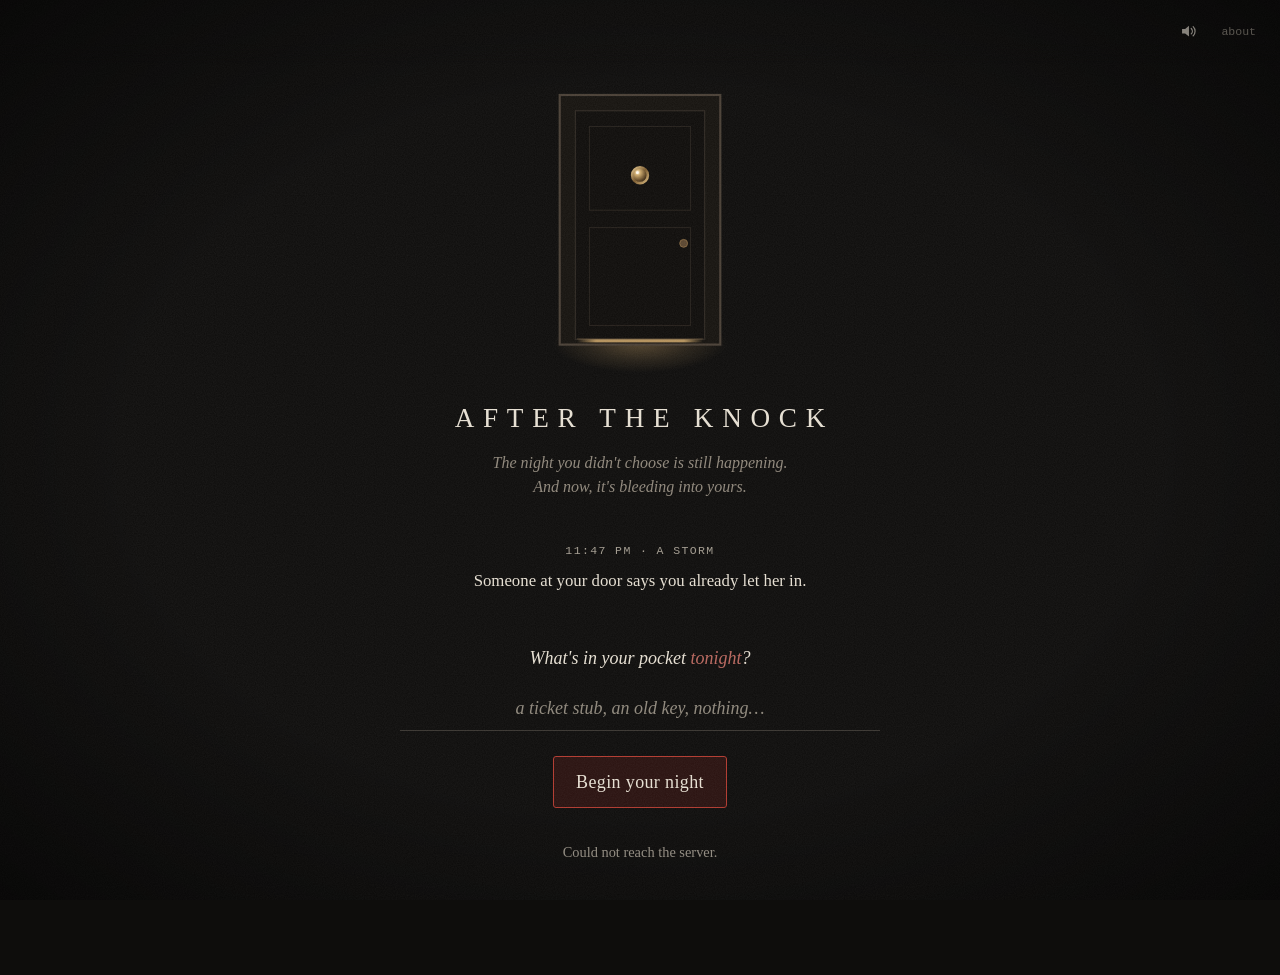
==== web/index.html @ f502ce7d "Times written into the story as a small stamp over each scene, not a bar clock; "Knock" flickers onc" ====
<!doctype html>
<html lang="en">
<head>
<meta charset="utf-8">
<meta name="viewport" content="width=device-width, initial-scale=1">
<title>After the Knock</title>
<meta name="description" content="The night you didn't choose is still happening.">
<meta property="og:title" content="After the Knock">
<meta property="og:description" content="The night you didn't choose is still happening.">
<link rel="preconnect" href="https://fonts.googleapis.com">
<!-- The handwriting font is only needed at a crossing: load it without blocking first paint. -->
<link rel="stylesheet" href="https://fonts.googleapis.com/css2?family=Caveat:wght@500&display=swap" media="print" onload="this.media='all'">
<noscript><link rel="stylesheet" href="https://fonts.googleapis.com/css2?family=Caveat:wght@500&display=swap"></noscript>
<link rel="stylesheet" href="style.css">
</head>
<body>
<header class="bar">
  <span class="mode" id="mode"></span>
  <span class="tools">
    <button class="tool sound-icon" id="sound-toggle" aria-pressed="true" aria-label="Sound" title="Sound on or off"><svg viewBox="0 0 24 24" aria-hidden="true" focusable="false"><path d="M4 9h4l5-4v14l-5-4H4z" fill="currentColor"/><path class="waves" d="M16 8.5a5 5 0 0 1 0 7M18.5 6a8.5 8.5 0 0 1 0 12" fill="none" stroke="currentColor" stroke-width="1.6" stroke-linecap="round"/><path class="slash" d="M16 9l6 6M22 9l-6 6" fill="none" stroke="currentColor" stroke-width="1.6" stroke-linecap="round"/></svg></button>
    <button class="tool" id="how" aria-expanded="false" aria-controls="drawer">about</button>
    <button class="tool" id="evidence-toggle" hidden aria-pressed="false" aria-expanded="false" aria-controls="evidence" title="Show or hide the evidence (E)">evidence</button>
  </span>
</header>

<main id="stage">
  <section id="title" class="screen">
    <svg class="door" viewBox="0 0 220 330" aria-hidden="true" focusable="false">
      <defs>
        <linearGradient id="seam" x1="0" x2="1"><stop offset="0" stop-color="#f0c27a" stop-opacity="0"/><stop offset="0.15" stop-color="#f0c27a" stop-opacity="0.85"/><stop offset="0.85" stop-color="#f0c27a" stop-opacity="0.85"/><stop offset="1" stop-color="#f0c27a" stop-opacity="0"/></linearGradient>
        <radialGradient id="spill" cx="0.5" cy="0.5" r="0.5"><stop offset="0" stop-color="#f0c27a" stop-opacity="1"/><stop offset="0.6" stop-color="#f0c27a" stop-opacity="0.35"/><stop offset="1" stop-color="#f0c27a" stop-opacity="0"/></radialGradient>
        <radialGradient id="lens" cx="0.35" cy="0.32" r="0.75"><stop offset="0" stop-color="#fff4da"/><stop offset="0.25" stop-color="#c9a66a"/><stop offset="0.7" stop-color="#5e4524"/><stop offset="1" stop-color="#1e160d"/></radialGradient>
        <radialGradient id="lens-warm" cx="0.5" cy="0.5" r="0.5"><stop offset="0" stop-color="#ffe3a8"/><stop offset="0.55" stop-color="#f0c27a"/><stop offset="1" stop-color="#b9782e"/></radialGradient>
        <linearGradient id="rim" x1="0" y1="0" x2="1" y2="1"><stop offset="0" stop-color="#e2c48c"/><stop offset="0.5" stop-color="#7a5a2e"/><stop offset="1" stop-color="#d8b67a"/></linearGradient>
      </defs>
      <!-- light from the hallway behind the door, spilling onto the floor -->
      <ellipse class="spill" cx="110" cy="292" rx="100" ry="34" fill="url(#spill)"/>
      <rect x="18" y="8" width="184" height="286" fill="#16130f" stroke="#4a4036" stroke-width="2.5"/>
      <rect x="36" y="26" width="148" height="262" fill="#0f0d0b" stroke="#2c2620" stroke-width="1.5"/>
      <rect x="52" y="44" width="116" height="96" fill="none" stroke="#2a241e"/>
      <rect x="52" y="160" width="116" height="112" fill="none" stroke="#2a241e"/>
      <line class="edge" x1="38" y1="287.5" x2="182" y2="287.5" stroke="#f0c27a" stroke-width="1"/>
      <circle class="lens" cx="110" cy="100" r="9" fill="url(#lens)" stroke="url(#rim)" stroke-width="3"/>
      <circle class="lens-warm" cx="110" cy="100" r="7.5" fill="url(#lens-warm)"/>
      <circle cx="107" cy="97" r="1.6" fill="#fffaf0"/>
      <circle cx="160" cy="178" r="4.5" fill="#5a4630" stroke="#8a6c44" stroke-width="1"/>
      <rect class="seam" x="38" y="288" width="144" height="3.5" fill="url(#seam)"/>
    </svg>
    <h1>After the <span class="knock-word">Knock</span></h1>
    <p class="tagline">The night you didn't choose is still happening.<br>And now, it's bleeding into yours.</p>
    <p class="sub hook"><span class="clock">11:47 PM · A storm</span> Someone at your door says you already let her in.</p>
    <form id="start">
      <label for="pocket">What's in your pocket <span class="tonight">tonight</span>?</label>
      <input id="pocket" name="pocket" maxlength="60" autocomplete="off" placeholder="a ticket stub, an old key, nothing…">
      <button type="submit" class="cta" id="begin">Begin your night</button>
    </form>
    <p id="play-live" class="play-live" hidden><a class="cta" href="https://knock-live.onrender.com/">Play live</a></p>
    <div id="static-note" class="static-note" hidden>
      <p><span class="tag replay">replay</span> <span id="static-why">Replay of a real recorded run — the model is not running live.</span></p>
    </div>
    <div id="replays" class="replays" hidden>
      <p class="small"><span id="replays-head">Watch a night</span> <span class="tag replay">replay</span></p>
      <ul id="replay-list"></ul>
    </div>
    <p class="small muted" id="status-line"></p>
  </section>

  <section id="scene" class="screen" hidden>
    <div id="history" class="history" aria-label="Earlier in the night"></div>
    <div id="current" class="current">
      <div id="text" class="text" aria-live="polite"></div>
      <div id="choices" class="choices"></div>
    </div>
  </section>
</main>


<section id="crossing-stage" class="crossing-stage" hidden aria-live="assertive"></section>

<div id="sound-card" class="sound-card" hidden role="status">
  <svg viewBox="0 0 48 48" aria-hidden="true" focusable="false"><path d="M10 28v-4a14 14 0 0 1 28 0v4" fill="none" stroke="currentColor" stroke-width="2"/><rect x="7" y="27" width="8" height="13" rx="3" fill="none" stroke="currentColor" stroke-width="2"/><rect x="33" y="27" width="8" height="13" rx="3" fill="none" stroke="currentColor" stroke-width="2"/></svg>
  <p id="sound-card-text">Best with headphones.</p>
  <p class="sound-card-hint" id="sound-card-hint">Listen for the knock.</p>
  <button class="cta small" id="sound-card-on" hidden>Turn sound on</button>
</div>
<aside id="drawer" class="drawer" hidden aria-label="Where this came from">
  <div class="drawer-bar"><button class="close-btn" id="drawer-close" aria-label="Close this panel">Close <span aria-hidden="true">✕</span></button></div>
  <div id="drawer-body"></div>
</aside>

<section id="map" class="map" hidden aria-label="Map of the night">
  <div class="map-head">
    <h2>The map</h2>
    <ul class="legend">
      <li><span class="key lived"></span>what you lived</li>
      <li><span class="key unlived"></span>what you didn't</li>
      <li><span class="key crossed"></span>what crossed over</li>
    </ul>
    <button class="linkish" id="map-graph-toggle" hidden>View as a graph</button>
    <button class="close-btn" id="map-close" aria-label="Close the map">Close <span aria-hidden="true">✕</span></button>
  </div>
  <div class="map-scroll">
    <svg id="map-svg" role="group" aria-label="Timelines and crossings"></svg>
    <div id="map-list" class="map-list" hidden></div>
  </div>
  <div id="map-intro" class="map-intro" hidden><p>There were other versions of tonight.</p><button class="linkish" id="map-skip">Skip</button></div>
  <div id="map-detail" class="map-detail" aria-live="off"></div>
  <p id="map-announce" class="sr-only" aria-live="polite"></p>
  <nav id="map-events" class="sr-only" aria-label="Every event in order"></nav>
</section>

<aside id="evidence" class="evidence" hidden aria-label="Evidence view">
  <div class="ev-head">
    <h2><button class="ev-title" id="evidence-title" title="Hide evidence">Evidence <span aria-hidden="true">▴</span></button></h2>
    <p class="small muted">Every model proposal, validator decision and commit in this run.</p>
    <button class="close-btn" id="evidence-close" aria-label="Close the evidence">Close <span aria-hidden="true">✕</span></button>
  </div>
  <div id="evidence-body"></div>
</aside>

<script src="causal.js"></script>
<script src="sound.js"></script>
<script src="app.js"></script>
</body>
</html>
---- web/style.css ----
:root {
  --bg: #0e0d0c;
  --bg-raised: #171513;
  --ink: #e6dfd2;
  --muted: #a39c90;
  --faint: #3a3631;
  --blood: #b23a2f;
  --blood-text: #d0574b;
  --blood-soft: rgba(178, 58, 47, 0.18);
  --shadow: #7f8d99;
  --serif: "Iowan Old Style", "Palatino Linotype", Palatino, "Book Antiqua", Georgia, serif;
  --mono: ui-monospace, "SF Mono", Menlo, Consolas, monospace;
  color-scheme: dark;
}

* { box-sizing: border-box; }
[hidden] { display: none !important; }
html, body { margin: 0; background: var(--bg); color: var(--ink); }
body {
  font-family: var(--serif);
  font-size: 1.125rem;
  line-height: 1.7;
  min-height: 100vh;
  -webkit-font-smoothing: antialiased;
}
button { font: inherit; color: inherit; background: none; border: 0; cursor: pointer; }
button:focus-visible, input:focus-visible { outline: 1px solid var(--muted); outline-offset: 3px; }

.bar {
  position: fixed; inset: 0 0 auto 0; z-index: 5;
  display: flex; justify-content: space-between; align-items: center;
  padding: 0.6rem 1rem; font-family: var(--mono); font-size: 0.72rem; letter-spacing: 0.04em;
  color: var(--muted); background: linear-gradient(var(--bg) 70%, transparent);
}
.bar .tool { padding: 0.2rem 0.5rem; color: var(--muted); }
.bar .tool[aria-pressed="true"] { color: var(--ink); }
.mode .tag, .tag {
  font-family: var(--mono); font-size: 0.68rem; letter-spacing: 0.08em; text-transform: uppercase;
  border: 1px solid var(--faint); padding: 0.05rem 0.4rem; border-radius: 2px; color: var(--muted);
}
.mode .tag.replay { color: var(--shadow); border-color: var(--shadow); }
.mode .tag.live { color: var(--ink); }

main { max-width: 36rem; margin: 0 auto; padding: 5.5rem 1rem 6rem; }
.screen[hidden] { display: none; }

h1 { font-weight: normal; font-size: 2.4rem; letter-spacing: 0.01em; margin: 3rem 0 0.25rem; }
h2 { font-weight: normal; font-size: 1.2rem; margin: 0; }
.sub { color: var(--muted); margin-top: 0; }
.tagline { font-family: var(--serif); font-style: italic; font-size: 1.15rem; color: var(--muted); margin: 0 0 1.1rem; }
.small { font-size: 0.9rem; }
.muted { color: var(--muted); }

form { margin: 3rem 0 2rem; display: grid; gap: 0.8rem; }
label { font-style: italic; }
input {
  font: inherit; color: var(--ink); background: transparent; border: 0;
  border-bottom: 1px solid var(--faint); padding: 0.4rem 0; width: 100%;
}
input::placeholder { color: #8a8378; }
.primary {
  justify-self: start; margin-top: 0.6rem; padding: 0.35rem 0;
  border-bottom: 1px solid var(--muted); letter-spacing: 0.02em;
}
.primary:hover { border-color: var(--ink); }
.primary:disabled { opacity: 0.4; cursor: default; }

.static-note { margin: 2.5rem 0 1rem; }
.static-note p { margin: 0 0 0.6rem; }
.replays ul { list-style: none; padding: 0; margin: 0.4rem 0 0; }
.replays li button {
  text-align: left; padding: 0.3rem 0; color: var(--muted); font-size: 0.95rem;
}
.replays li button:hover { color: var(--ink); }

.text p { margin: 0 0 1.2rem; opacity: 0; transform: translateY(4px); animation: in 0.9s ease forwards; }
@keyframes in { to { opacity: 1; transform: none; } }

.choices { margin-top: 2.2rem; display: grid; gap: 0.5rem; opacity: 0; animation: in 0.6s ease forwards; }
.choices button {
  text-align: left; padding: 0.3rem 0; color: var(--muted); transition: color 0.2s;
}
.choices button::before { content: "→ "; color: var(--faint); }
.choices button:hover, .choices button:focus-visible { color: var(--ink); }
.choices button:disabled { opacity: 0.3; cursor: default; }

.waiting { color: var(--muted); font-style: italic; animation: breathe 1.6s ease-in-out infinite; }
@keyframes breathe { 50% { opacity: 0.35; } }

/* The intrusion */
.kind-crossing .text p { animation-duration: 1.4s; }
.ink {
  color: var(--blood); font-style: italic; letter-spacing: 0.04em; white-space: nowrap;
  border-bottom: 1px dotted var(--blood); padding: 0 0.1rem;
  animation: bleed 2.4s ease-out both;
}
.ink:hover { background: var(--blood-soft); }
@keyframes bleed {
  0% { filter: blur(6px); opacity: 0; }
  60% { filter: blur(1px); opacity: 1; }
  100% { filter: none; }
}
.trace-hint {
  display: inline-block; margin-top: 0.4rem; font-family: var(--mono); font-size: 0.72rem;
  color: var(--blood); letter-spacing: 0.06em; opacity: 0; animation: in 1s ease 2.2s forwards;
}
body.flicker main { animation: flicker 0.9s steps(2) 1; }
@keyframes flicker { 0%, 30%, 60% { opacity: 1; } 15%, 45% { opacity: 0.2; } }

/* Drawer: trace and event detail */
.drawer {
  position: fixed; z-index: 20; top: 0; right: 0; bottom: 0; width: min(30rem, 100vw);
  background: var(--bg-raised); border-left: 1px solid var(--faint);
  padding: 2.5rem 1.25rem 2rem; overflow-y: auto; font-size: 0.95rem;
  box-shadow: -20px 0 60px rgba(0, 0, 0, 0.6);
}
.drawer[hidden], .map[hidden], .evidence[hidden] { display: none; }
.close { position: absolute; top: 0.6rem; right: 0.9rem; font-size: 1.4rem; color: var(--muted); line-height: 1; }
.close:hover { color: var(--ink); }
.drawer h3 { font-weight: normal; font-size: 1.05rem; margin: 1.4rem 0 0.4rem; }
.drawer .kicker { font-family: var(--mono); font-size: 0.7rem; letter-spacing: 0.08em; text-transform: uppercase; color: var(--muted); }
.drawer .quote { border-left: 2px solid var(--blood); padding-left: 0.8rem; margin: 0.6rem 0; }
.drawer .shadowq { border-left-color: var(--shadow); }
.facts, .attempts { list-style: none; padding: 0; margin: 0; font-family: var(--mono); font-size: 0.78rem; line-height: 1.5; }
.facts li, .attempts li { padding: 0.35rem 0; border-top: 1px solid var(--faint); overflow-wrap: anywhere; }
.ok { color: #8fb38a; }
.bad { color: var(--blood); }
.fb { color: #c7a55b; }
code, pre { font-family: var(--mono); font-size: 0.78rem; }
pre { white-space: pre-wrap; overflow-wrap: anywhere; margin: 0.3rem 0 0; color: var(--muted); }

/* Map */
.map {
  position: fixed; inset: 0; z-index: 15; background: var(--bg);
  display: grid; grid-template-rows: auto 1fr; padding: 3rem 1rem 1rem;
}
.map-head { position: relative; width: 100%; max-width: 72rem; margin: 0 auto 1rem; padding-right: 2.5rem; display: flex; flex-wrap: wrap; align-items: baseline; gap: 0.6rem 2rem; }
.map-head .close { top: -0.3rem; right: 0; }
.legend { list-style: none; display: flex; flex-wrap: wrap; gap: 0.4rem 1.4rem; margin: 0; padding: 0; font-size: 0.9rem; color: var(--muted); }
.legend .key { display: inline-block; width: 12px; height: 12px; border-radius: 50%; margin-right: 0.45rem; vertical-align: -1px; }
.legend .lived { background: var(--ink); }
.legend .unlived { border: 1.5px solid var(--shadow); }
.legend .crossed { width: 22px; height: 0; border-radius: 0; border-top: 2px dashed var(--blood); vertical-align: 3px; }
.map-scroll { overflow: auto; width: 100%; max-width: 100%; display: flex; justify-content: center; align-items: flex-start; }
#map-svg { display: block; flex: none; font-family: var(--mono); }
#map-svg .lane-label { fill: var(--muted); font-size: 13px; letter-spacing: 0.02em; font-family: var(--serif); font-style: italic; }
#map-svg .lane { stroke: var(--faint); stroke-width: 1.5; fill: none; }
#map-svg .lane.shadow { stroke-dasharray: 2 5; stroke: var(--shadow); opacity: 0.7; }
#map-svg .node { cursor: pointer; outline: none; }
#map-svg .node .hit { fill: transparent; }
#map-svg .node .dot { stroke-width: 2; transition: r 0.15s; }
#map-svg .node:hover .dot, #map-svg .node:focus .dot { r: 12; }
#map-svg .node:focus-visible .hit { stroke: var(--ink); stroke-width: 1; }
#map-svg .node.canonical .dot { fill: var(--ink); stroke: var(--ink); }
#map-svg .node.shadow .dot { fill: var(--bg); stroke: var(--shadow); }
#map-svg .node.fallback .dot { stroke-dasharray: 3 2; }
#map-svg .node.intrusion .dot, #map-svg .node.origin .dot { stroke: var(--blood); }
#map-svg .node.intrusion .dot { fill: var(--blood); }
#map-svg .eid { fill: var(--muted); font-size: 13px; }
#map-svg .thread { stroke: var(--blood); stroke-width: 2; fill: none; stroke-dasharray: 1; stroke-dashoffset: 0; }
@keyframes thread-draw { from { stroke-dashoffset: 1; } to { stroke-dashoffset: 0; } }
.map-tip {
  position: absolute; z-index: 2; max-width: 250px; padding: 0.45rem 0.6rem; font-size: 0.9rem; line-height: 1.4;
  background: var(--bg-raised); border: 1px solid var(--faint); border-radius: 3px; pointer-events: none;
}

/* Evidence */
.evidence {
  position: fixed; z-index: 25; left: 0; top: 0; bottom: 0; width: min(34rem, 100vw);
  background: #0b0a09; border-right: 1px solid var(--faint); padding: 2.5rem 1rem 2rem; overflow-y: auto;
}
.ev-head { position: relative; margin-bottom: 1rem; }
.ev-head .close { top: -0.3rem; right: 0; }
.ev { font-family: var(--mono); font-size: 0.74rem; line-height: 1.5; border-top: 1px solid var(--faint); padding: 0.5rem 0; overflow-wrap: anywhere; }
.ev .head { color: var(--muted); }

@media (max-width: 40rem) {
  body { font-size: 1.05rem; }
  main { padding-top: 6.5rem; }
  .bar { align-items: flex-start; gap: 0.5rem; }
  h1 { font-size: 2rem; margin-top: 1.5rem; }
  .drawer { top: auto; height: 78vh; width: 100vw; border-left: 0; border-top: 1px solid var(--faint); }
}
@media (prefers-reduced-motion: reduce) {
  *, *::before, *::after { animation-duration: 0.01ms !important; animation-delay: 0ms !important; }
}

/* The staged crossing */
.crossing-stage {
  position: fixed; inset: 0; z-index: 30; display: grid; place-items: center; padding: 1.5rem 1rem;
  background: rgba(8, 7, 6, 0.94); animation: in 0.8s ease both; overflow-y: auto;
}
body.staged main { filter: blur(2px) brightness(0.5); }
.stage-inner { max-width: 30rem; width: 100%; text-align: center; }
.stage-before { color: var(--muted); font-style: italic; margin: 0 0 1.4rem; }
@keyframes write { to { stroke-dashoffset: 0; } }
@keyframes ink-in { to { fill: currentColor; stroke-width: 0.4; } }
.stage-after { margin: 0 0 1rem; opacity: 0; animation: in 1s ease 3s forwards; }
.stage-color { color: var(--muted); margin: 0 0 1.4rem; opacity: 0; animation: in 1s ease 3.6s forwards; }
.stage-go { opacity: 0; animation: in 0.6s ease 3.8s forwards; justify-self: center; }
.crossing-stage.instant *, 
.play-live { margin: 2.5rem 0 1rem; }
.play-live a { color: var(--ink); text-decoration: none; display: inline-block; }
.linkish { font-family: var(--mono); font-size: 0.72rem; letter-spacing: 0.04em; color: var(--muted); text-decoration: underline; text-underline-offset: 3px; padding: 0.4rem 0.2rem; }
.linkish:hover { color: var(--ink); }
.drawer a { color: var(--ink); }

/* History of the night: earlier scenes stay, fainter; the option you didn't take is struck through */
.history .past { color: var(--muted); padding-bottom: 1.4rem; margin-bottom: 1.8rem; border-bottom: 1px solid var(--faint); }
.history .past p { margin: 0 0 1rem; animation: none; opacity: 1; transform: none; }
.history .past .ink { animation: none; }
.past-choices { list-style: none; padding: 0; margin: 1rem 0 0; font-size: 0.95rem; }
.past-choices li { padding: 0.15rem 0; }
.past-choices .taken { color: var(--ink); }
.past-choices .taken::before { content: "→ "; color: var(--muted); }
.past-choices .not-taken { color: #8a8378; text-decoration: line-through; text-decoration-thickness: 1px; }
.past-choices .not-taken { margin-left: 1.15rem; }
.current { scroll-margin-top: 5rem; min-height: 60vh; }
.current.fade-in { animation: in 0.7s ease both; }
.text.typing p { animation: none; opacity: 1; transform: none; }
.choices button { min-height: 44px; display: flex; align-items: center; gap: 0.6rem; width: 100%; }
.choices button::before { content: none; }
.choices .num {
  flex: none; font-family: var(--mono); font-size: 0.72rem; color: var(--muted); border: 1px solid var(--faint);
  border-radius: 3px; width: 1.4rem; height: 1.4rem; display: inline-grid; place-items: center;
}
.choices button:hover .num, .choices button:focus-visible .num { color: var(--ink); border-color: var(--muted); }
/* The time over a scene, in the landing's style. */
.stamp { font-family: var(--mono); font-size: 0.72rem; letter-spacing: 0.12em; color: var(--muted); margin: 0 0 0.7rem; }

/* Grain and vignette (static; no motion) */
body::after {
  content: ""; position: fixed; inset: 0; pointer-events: none; z-index: 40;
  background:
    radial-gradient(ellipse at center, transparent 55%, rgba(0, 0, 0, 0.55) 100%),
    url("data:image/svg+xml;utf8,<svg xmlns='http://www.w3.org/2000/svg' width='160' height='160'><filter id='n'><feTurbulence type='fractalNoise' baseFrequency='0.9' numOctaves='2' stitchTiles='stitch'/><feColorMatrix values='0 0 0 0 1  0 0 0 0 1  0 0 0 0 1  0 0 0 0.06 0'/></filter><rect width='100%' height='100%' filter='url(%23n)'/></svg>");
}
@media (prefers-reduced-motion: reduce) { body.flicker main { animation: none; } }

/* Accessibility: readable red text, visible focus everywhere, 44px targets */
.ink, .trace-hint, .bad { color: var(--blood-text); }
.ink { border-bottom-color: var(--blood-text); }
:focus-visible { outline: 2px solid var(--ink) !important; outline-offset: 3px; }
.bar .tool, .linkish, .replays li button, .close, .chip { min-height: 44px; min-width: 44px; }
.close { display: grid; place-items: center; }
.replays li button { display: flex; align-items: center; }

/* Header, replays only: the "recorded night" tag; what it means opens on tap */
.mode { display: flex; align-items: center; gap: 0.5rem; position: relative; }
.chip { font: inherit; color: inherit; padding: 0 0.2rem; display: inline-flex; align-items: center; }
.mode .detail { display: none; color: var(--muted); }
.mode.open .detail {
  display: block; position: absolute; top: 2.6rem; left: 0; width: min(22rem, calc(100vw - 2rem));
  background: var(--bg-raised); border: 1px solid var(--faint); padding: 0.6rem 0.7rem; line-height: 1.5; z-index: 6;
}

/* Memory-first crossing details */
.drawer .memory { font-size: 1.12rem; line-height: 1.65; font-style: normal; }
.route { list-style: none; padding: 0; margin: 1rem 0 1.2rem; }
.route li { padding: 0.45rem 0 0.45rem 1.4rem; position: relative; }
.route li::before { content: ""; position: absolute; left: 0.3rem; top: 0.95rem; width: 0.5rem; height: 0.5rem; border-radius: 50%; border: 1.5px solid var(--shadow); }
.route li + li::before { background: var(--blood); border-color: var(--blood); }
.route li + li::after { content: ""; position: absolute; left: 0.52rem; top: -0.35rem; height: 1.1rem; border-left: 1.5px dashed var(--blood); }
.route-k { display: block; font-family: var(--mono); font-size: 0.7rem; letter-spacing: 0.08em; text-transform: uppercase; color: var(--muted); }
.proof { margin-top: 1rem; border-top: 1px solid var(--faint); padding-top: 0.6rem; }
.proof summary { cursor: pointer; font-family: var(--mono); font-size: 0.8rem; color: var(--muted); padding: 0.6rem 0; min-height: 44px; display: flex; align-items: center; }
.proof summary:hover { color: var(--ink); }
.ev-summary { border: 1px solid var(--faint); padding: 0.6rem 0.9rem; margin-bottom: 1rem; font-size: 0.95rem; }
.ev-summary p { margin: 0 0 0.4rem; }
.ev-summary ol { margin: 0; padding-left: 1.2rem; }

/* Replay presentation */
.choices .recorded { color: var(--ink); }
.choices .recorded::after { content: none; }
.rec-k { display: block; font-family: var(--mono); font-size: 0.68rem; letter-spacing: 0.1em; text-transform: uppercase; color: var(--shadow); }
.not-taken-note { margin: 0.4rem 0 0 2rem; font-size: 0.9rem; color: #8a8378; }
.mode .detail a { color: var(--ink); }
.card-night { border-top: 1px solid var(--faint); }
.card-night:last-child { border-bottom: 1px solid var(--faint); }
.card-head { width: 100%; display: flex; justify-content: space-between; align-items: center; gap: 1rem; min-height: 52px; text-align: left; color: var(--ink); }
.card-head:hover .card-title { text-decoration: underline; text-underline-offset: 4px; }
.card-meta { font-family: var(--mono); font-size: 0.7rem; letter-spacing: 0.06em; color: var(--muted); text-transform: uppercase; white-space: nowrap; }
.card-body { padding: 0 0 1rem; }
.card-body p { margin: 0.2rem 0 0.8rem; color: var(--muted); }
.tech summary { cursor: pointer; font-size: 0.85rem; color: var(--muted); min-height: 44px; display: flex; align-items: center; }

/* Primary call to action */
.cta {
  justify-self: start; margin-top: 0.8rem; min-height: 48px; padding: 0.6rem 1.4rem;
  background: #2a1210; border: 1px solid var(--blood); color: var(--ink); border-radius: 3px; letter-spacing: 0.02em;
}
.cta:hover { background: #3a1612; }
.cta:disabled { opacity: 0.5; cursor: default; }
input::placeholder { color: #a39c90; }
label[for="pocket"] { color: var(--ink); }
/* One word of dried blood: quieter than the clickable ink red, still AA on the background (4.8:1). */
label[for="pocket"] .tonight { color: #b9675e; }

/* Motion: routine transitions are quick; long effects are kept for crossings and the map reveal */
.text p { animation-duration: 0.35s !important; }
.choices { animation-duration: 0.3s; }
.current.fade-in { animation-duration: 0.35s; }
.trace-hint { animation-delay: 0s; animation-duration: 0.3s; }

/* Map reveal */
.map [data-stage] { transition: opacity 0.9s ease; }
.map.revealing [data-stage]:not(.on) { opacity: 0; }
.map.revealing .thread:not(.on) { stroke-dashoffset: 1; }
.map.revealing .thread.on { animation: thread-draw 1.5s ease-in-out both; }
.map-intro {
  position: absolute; inset: 0; display: grid; place-content: center; text-align: center; gap: 1.2rem; z-index: 3;
  background: var(--bg); animation: in 1s ease both;
}
.map-intro p { font-size: clamp(1.3rem, 3vw, 1.9rem); font-style: italic; margin: 0; }
#map-svg .fork-label { fill: var(--ink); font-size: 13px; font-family: var(--serif); font-style: italic; opacity: 0.85; }
#map-svg .lane-label { font-size: 14px; }

/* Map on phones: nights as cards */
.map-list { width: 100%; max-width: 32rem; margin: 0 auto; padding-bottom: 3rem; }
.night-card { border-left: 2px solid var(--ink); padding: 0.2rem 0 0.2rem 0.9rem; margin: 0 0 1rem; }
.night-card.other { border-left: 2px dashed var(--shadow); }
.night-card h3 { font-weight: normal; font-style: italic; font-size: 1rem; margin: 0 0 0.3rem; color: var(--muted); }
.night-card ol { list-style: none; margin: 0; padding: 0; }
.ev-row { width: 100%; text-align: left; min-height: 44px; padding: 0.5rem 0; color: var(--ink); line-height: 1.4; border-bottom: 1px solid var(--faint); }
.night-card.other .ev-row { color: #c9c2b6; }
.ev-row.crossing { color: var(--blood-text); }
.xmark { display: block; font-family: var(--mono); font-size: 0.72rem; letter-spacing: 0.06em; text-transform: uppercase; margin-top: 0.2rem; }
.fork-note { font-style: italic; color: var(--muted); margin: 0.2rem 0 1rem; font-size: 0.95rem; }
.afterword button { color: var(--ink); }
.afterword .afterword-how { color: var(--muted); font-size: 0.85rem; margin-top: 0.8rem; }
#map-svg[hidden] { display: none; }

/* Landing: one closed door, light under it, a peephole that catches the light */
.door { display: block; width: 12rem; height: auto; margin: 0 0 -1.6rem; overflow: visible; }
/* Light from the hallway: a lit seam, a faint edge, a low spill on the floor. Brighter on Begin hover/focus. */
.door .seam { opacity: 0.85; transition: opacity 0.6s ease; }
.door .edge { opacity: 0.25; transition: opacity 0.6s ease; }
.door .spill { opacity: 0.3; transition: opacity 0.6s ease; }
.door.lit .seam { opacity: 1; }
.door.lit .edge { opacity: 0.45; }
.door.lit .spill { opacity: 0.4; }
/* Someone steps up to the peephole once you start typing: the lens warms (fades in 400ms, out 600ms). */
.door .lens-warm { opacity: 0; transition: opacity 0.6s ease-out; }
.door .lens { transition: filter 0.6s ease-out; }
.door.warm .lens-warm { opacity: 0.9; transition: opacity 0.4s ease-in; }
.door.warm .lens { filter: drop-shadow(0 0 5px rgba(240, 194, 122, 0.85)); transition: filter 0.4s ease-in; }
@media (max-width: 40rem) { .door { width: 8.5rem; margin-bottom: -1.1rem; } }
@media (prefers-reduced-motion: reduce) { .door .seam, .door .edge, .door .spill, .door .lens, .door .lens-warm { transition: none !important; } }
input::placeholder { color: #8f887c; font-style: italic; }
@media (max-width: 40rem) {
}

/* ---------- final polish ---------- */
.sr-only { position: absolute !important; width: 1px; height: 1px; padding: 0; margin: -1px; overflow: hidden; clip: rect(0 0 0 0); white-space: nowrap; border: 0; }
.sr-only:focus-within { position: fixed !important; width: auto; height: auto; clip: auto; inset: 1rem; z-index: 50; background: var(--bg-raised); padding: 1rem; overflow: auto; white-space: normal; }

/* Pacing: routine text fades quickly; slow effects only for crossings and the map. */
.text p { animation: in 0.25s ease both !important; opacity: 1; }
.current.fade-in { animation-duration: 0.25s; }
.choices { animation: in 0.2s ease both; }
body.instant-text .text p, body.instant-text .current.fade-in, body.instant-text .choices { animation: none !important; }
body.instant-text main { animation: none !important; }

/* Crossing stage: "Go on" appears and takes focus the moment the mark is written. */
.stage-go { opacity: 0; animation: none; pointer-events: none; }
.crossing-stage.ready .stage-go, .crossing-stage.instant .stage-go { opacity: 1; pointer-events: auto; transition: opacity 0.2s; }
.stage-after { animation-delay: 2.9s; }
.stage-color { animation-delay: 3.1s; }

/* Map anchors and threads */
#map-svg .node .hit { fill: transparent; }
#map-svg .node .dot { stroke-width: 1.5; }
#map-svg .node.anchor .dot { stroke-width: 3; }
#map-svg .node.canonical.anchor .dot { fill: var(--blood); stroke: #e98a7e; }
#map-svg .node.shadow.anchor .dot { fill: var(--bg); stroke: #e98a7e; }
#map-svg .node:hover .dot, #map-svg .node:focus .dot { r: 9; }
#map-svg .node.anchor:hover .dot, #map-svg .node.anchor:focus .dot, #map-svg .node.selected .dot { r: 11; }
#map-svg .node.selected .hit { stroke: var(--ink); stroke-width: 1.5; stroke-dasharray: 3 3; }
#map-svg .thread { stroke-width: 3.5; opacity: 0.75; }
#map-svg .thread.lit { opacity: 1; stroke: #e98a7e; filter: drop-shadow(0 0 4px rgba(233, 138, 126, 0.6)); }
#map-svg .cross-label { fill: var(--blood-text); font-family: var(--mono); font-size: 12px; letter-spacing: 0.1em; }
#map-svg .lane-label { fill: var(--ink); font-family: var(--mono); font-style: normal; font-size: 13px; letter-spacing: 0.04em; }
#map-svg .lane-label.other { fill: #b9c3cc; }
.map { grid-template-rows: auto 1fr auto; overflow-y: auto; }
.map-detail {
  max-width: 44rem; width: 100%; margin: 0.6rem auto 0; padding: 0.9rem 1.1rem; min-height: 7.5rem;
  border: 1px solid var(--faint); background: var(--bg-raised);
}
.map-detail .kicker { font-family: var(--mono); font-size: 0.72rem; letter-spacing: 0.1em; color: var(--blood-text); margin: 0 0 0.3rem; }
.map-detail .detail-title { font-size: 1.1rem; margin: 0 0 0.4rem; }
.map-detail .detail-route { color: var(--muted); font-size: 0.95rem; margin: 0 0 0.6rem; }
.map-detail .detail-route b { color: var(--ink); font-weight: normal; font-family: var(--mono); font-size: 0.72rem; letter-spacing: 0.08em; text-transform: uppercase; margin-right: 0.4rem; }
.ink-text { color: var(--blood-text); font-style: italic; }
.cta.small { min-height: 44px; padding: 0.4rem 1rem; margin-right: 1rem; }
.tool[aria-pressed="false"] { color: var(--muted); }

/* Props */
.prop-wrap { width: min(26rem, 100%); margin: 0 auto 1.4rem; transform: rotate(-1.5deg); filter: drop-shadow(0 18px 40px rgba(0, 0, 0, 0.7)); }
.prop-wrap.keytag { transform: rotate(2deg); }
.prop { display: block; width: 100%; height: auto; overflow: visible; }
.prop .printed { font-family: ui-monospace, "SF Mono", Menlo, monospace; fill: #5f5545; font-size: 13px; letter-spacing: 0.08em; }
.prop .printed.small { font-size: 11px; letter-spacing: 0.14em; }
.prop .printed.serial { fill: #a99e86; font-size: 11px; }
.prop .printed.route { font-size: 12.5px; }
.prop-wrap.keytag .printed { fill: #2a2014; font-family: "Arial Black", "Helvetica Neue", Arial, sans-serif; font-weight: 900; font-size: 24px; letter-spacing: 0.16em; }
.prop .ink-hand {
  font-family: "Caveat", "Segoe Script", "Bradley Hand", cursive; color: #6b3220;   /* old ink, gone brown */
  fill: transparent; stroke: #6b3220; stroke-width: 1.2; stroke-dasharray: 900; stroke-dashoffset: 900;
  animation: write 2.2s cubic-bezier(.5,.1,.4,1) 0.4s forwards, ink-in 0.6s ease 2.4s forwards;
}
.crossing-stage.instant .prop .ink-hand { animation: none !important; fill: currentColor; stroke-dashoffset: 0; stroke-width: 0.4; }

/* Flashback memories */
.flash-night { font-family: var(--mono); font-size: 0.75rem; letter-spacing: 0.06em; color: #b9c3cc; margin: 0.4rem 0 0.4rem; text-transform: uppercase; }
.flashback { border-left: 2px dashed var(--shadow); padding-left: 0.9rem; margin: 0 0 0.6rem; font-style: italic; color: #d9d2c5; }
.flashback p { margin: 0 0 0.45rem; line-height: 1.55; }
.flashback p:last-child { color: var(--ink); font-style: normal; }
.flash-close { margin: 0.4rem 0 0.2rem; }

.card-title { display: block; }
.card-sub { display: block; font-size: 0.88rem; color: var(--muted); margin-top: 0.15rem; }
.rec-badge { display: inline-block; font-family: var(--mono); font-size: 0.66rem; letter-spacing: 0.08em; text-transform: uppercase; color: var(--bg); background: #c9a96a; padding: 0.05rem 0.4rem; border-radius: 2px; vertical-align: 2px; margin-left: 0.4rem; }
#drawer-body:focus { outline: none !important; }    /* a reading container, focused only so screen readers start at the memory */
a.cta { display: inline-flex; align-items: center; text-decoration: none; }

/* One scroll region: the overlay. The graph is sized to fit; only an explicitly widened phone graph scrolls sideways. */
.map { overflow-y: auto; overflow-x: hidden; }
.map-scroll { overflow: visible; }
.map-scroll.wide { overflow-x: auto; justify-content: flex-start; }
#map-svg { max-width: 100%; }
.map-scroll.wide #map-svg { max-width: none; }

.prop .printed.faded { fill: #9a907c; font-size: 11px; }
.tools { position: relative; display: flex; gap: 0.2rem; }

/* The power cut: a brief darkening, nothing more. */
body.blackout main { animation: blackout 1.3s ease both; }
@keyframes blackout { 0% { opacity: 1; } 12% { opacity: 0.08; } 70% { opacity: 0.08; } 100% { opacity: 1; } }
body.instant-text.blackout main { animation: none; }
/* The header (status, sound, about, evidence) stays reachable above the crossing stage. */
.bar { z-index: 35; }
/* With animations off (Show text immediately / reduced motion), nothing may stay at its pre-fade opacity. */
body.instant-text .choices, body.instant-text .text p, body.instant-text .stage-after,
body.instant-text .stage-color, body.instant-text .trace-hint { opacity: 1 !important; transform: none !important; }
@media (prefers-reduced-motion: reduce) {
  .choices, .text p, .stage-after, .stage-color, .trace-hint { opacity: 1 !important; transform: none !important; }
}

/* Evidence: a toggle, with collapsible groups */
.ev-title { font: inherit; color: inherit; padding: 0; display: inline-flex; gap: 0.4rem; align-items: center; min-height: 44px; }
.ev-title span { font-size: 0.8rem; color: var(--muted); }
.ev-group { border-top: 1px solid var(--faint); }
.ev-group summary {
  cursor: pointer; list-style: none; display: flex; justify-content: space-between; align-items: center; gap: 1rem;
  min-height: 44px; padding: 0.4rem 0; font-size: 0.95rem;
}
.ev-group summary::-webkit-details-marker { display: none; }
.ev-group summary::before { content: "\25B8"; color: var(--muted); margin-right: 0.5rem; transition: transform 0.15s; }
.ev-group[open] summary::before { transform: rotate(90deg); }
.ev-group summary span:first-child { flex: 1; }
.ev-counts { font-family: var(--mono); font-size: 0.72rem; color: var(--muted); white-space: nowrap; }
#evidence-toggle[aria-pressed="true"] { color: var(--ink); text-decoration: underline; text-underline-offset: 3px; }
.evidence { padding-top: 3.6rem; }   /* the panel's title sits below the header bar, so it can be clicked */

#how[aria-expanded="true"] { color: var(--ink); }
@media (max-width: 40rem) {
  body.drawer-from-story main { padding-bottom: 85vh; }   /* room to scroll an in-story opener above the sheet */
}

/* Engraved (metal) and scratched (small solids) marks: thin light strokes that draw in, no ink. */
.prop .engrave, .prop .scratch {
  font-family: "Caveat", "Segoe Script", "Bradley Hand", cursive; fill: transparent;
  stroke-dasharray: 900; stroke-dashoffset: 900;
  animation: write 2.2s cubic-bezier(.5,.1,.4,1) 0.4s forwards;
}
.prop .engrave { stroke: #241906; stroke-width: 1.6; paint-order: stroke; }
.crossing-stage .prop .engrave { animation: write 2.2s cubic-bezier(.5,.1,.4,1) 0.4s forwards, cut-in 0.6s ease 2.4s forwards; }
.crossing-stage.instant .prop .engrave { fill: rgba(36, 25, 6, 0.55); }
@keyframes cut-in { to { fill: rgba(36, 25, 6, 0.55); } }
.prop .scratch { stroke: #e2d8c3; stroke-width: 1.1; opacity: 0.7; }   /* worn, not fresh */
/* The raised lip beside a hand-scratched groove: a faint highlight, offset up and left. */
.prop .etch-lip { stroke: rgba(255, 244, 214, 0.55) !important; fill: transparent !important; stroke-width: 0.7 !important; }
.prop .etch-lip.scratch { stroke: rgba(0, 0, 0, 0.45) !important; }
.prop .scratch.chalk { stroke: #e8e0cf; stroke-width: 1.4; }
.prop .printed.own { fill: #8f887c; font-size: 11px; letter-spacing: 0.14em; }
.crossing-stage.instant .prop .engrave, .crossing-stage.instant .prop .scratch { animation: none !important; stroke-dashoffset: 0; }


.choices .map-open { width: auto; justify-self: start; margin-bottom: 0.4rem; }
.choices button.map-open { width: auto; padding: 0.6rem 1.4rem; color: var(--ink); display: inline-flex; justify-content: center; }
.choices button.map-open:hover, .choices button.map-open:focus-visible { color: var(--ink); background: #3a1612; }

/* A close button you can't miss: labelled, bordered, pinned to the top of its panel. */
.close-btn {
  position: sticky; top: 0; z-index: 3; float: right; display: inline-flex; align-items: center; gap: 0.45rem;
  min-height: 40px; padding: 0.35rem 0.85rem; margin: -1.6rem 0 0.6rem 0.8rem;
  font-family: var(--mono); font-size: 0.8rem; letter-spacing: 0.06em; color: var(--ink);
  background: var(--bg-raised); border: 1px solid #6b6358; border-radius: 999px; cursor: pointer;
  box-shadow: 0 4px 14px rgba(0, 0, 0, 0.5);
}
.close-btn span { font-size: 0.9rem; line-height: 1; }
.close-btn:hover, .close-btn:focus-visible { border-color: var(--ink); background: #24201c; }
.map-head .close-btn { position: absolute; top: -0.4rem; right: 0; float: none; margin: 0; }
.ev-head .close-btn { position: absolute; top: -0.4rem; right: 0; float: none; margin: 0; }
.drawer { padding-top: 2.6rem; }
@media (min-width: 40.01rem) {
  .drawer { top: 3.4rem; padding-top: 2.2rem; border-top: 1px solid var(--faint); }   /* below the header, so Close stays reachable */
}

/* The drawer's Close sits in a pinned bar with its own background; content scrolls under it. */
.drawer { padding-top: 0 !important; }
.drawer-bar {
  position: sticky; top: 0; z-index: 3; display: flex; justify-content: flex-end;
  margin: 0 -1.25rem 0.6rem; padding: 0.7rem 1.25rem 0.6rem; background: var(--bg-raised);
  border-bottom: 1px solid var(--faint);
}
.drawer-bar .close-btn { position: static; float: none; margin: 0; box-shadow: none; }
.ev-head { position: sticky; top: -2.5rem; z-index: 3; background: #0b0a09; padding: 0.4rem 0 0.6rem; }
.evidence { top: 3.4rem; padding-top: 0 !important; border-top: 1px solid var(--faint); }
.ev-head { top: 0; padding-top: 0.9rem; }

/* Landing as a title card: the door, the name in spaced capitals and the tagline form one centred
   mark; the hook below it is the first scene (the time, then the line); then the question. */
#title { text-align: center; }
#title .door { margin: 0 auto -1.2rem; }
#title h1 { text-transform: uppercase; letter-spacing: 0.32em; padding-left: 0.32em; font-size: 1.7rem; margin: 2.4rem 0 0.6rem; }
#title .tagline { font-size: 1rem; line-height: 1.5; color: #8f877b; margin: 0 auto 2.6rem; }
#title .hook { color: var(--ink); font-size: 1.05rem; max-width: 30rem; margin: 0 auto 0.6rem; }
#title .hook .clock { display: block; font-family: var(--mono); font-size: 0.72rem; letter-spacing: 0.12em; text-transform: uppercase; color: var(--muted); margin-bottom: 0.4rem; }
#title form { max-width: 30rem; margin-left: auto; margin-right: auto; }
#title label { display: block; }
#title input { text-align: center; }
#title form .cta { justify-self: center; }
#title .replays { max-width: 34rem; margin-left: auto; margin-right: auto; }
#title .card-head { justify-content: center; text-align: center; }
#title .tech summary { justify-content: center; }
#title .card-body .watch { display: block; margin-left: auto; margin-right: auto; }
@media (max-width: 40rem) {
  #title h1 { font-size: 1.2rem; letter-spacing: 0.22em; padding-left: 0.22em; margin-top: 1.6rem; }
  #title .tagline { font-size: 0.95rem; margin-bottom: 2rem; }
}

/* The sound card after Begin: dark, quiet, gone in two seconds. */
.sound-card {
  position: fixed; inset: 0; z-index: 60; display: flex; flex-direction: column; align-items: center; justify-content: center;
  gap: 0.9rem; background: var(--bg); color: var(--muted); animation: card-in 0.5s ease both;
}
.sound-card[hidden] { display: none; }
.sound-card svg { width: 2.6rem; height: 2.6rem; opacity: 0.8; }
.sound-card p { margin: 0; font-style: italic; letter-spacing: 0.02em; }
.sound-card.out { opacity: 0; transition: opacity 0.35s ease; }
@keyframes card-in { from { opacity: 0; } to { opacity: 1; } }
.sound-card .sound-card-hint { font-size: 0.85rem; color: #8f877b; margin-top: -0.4rem; }
.sound-card .cta { margin-top: 0.4rem; }
/* The sound switch, always visible in the bar: a speaker with waves when on, crossed out when off. */
.sound-icon { display: inline-flex; align-items: center; justify-content: center; }
.sound-icon svg { width: 1.15rem; height: 1.15rem; }
.sound-icon .slash { display: none; }
.sound-icon[aria-pressed="false"] .waves { display: none; }
.sound-icon[aria-pressed="false"] .slash { display: inline; }

/* "Knock" flickers once as the landing appears: ivory to dried-blood red and back, under half a
   second, never repeated. Colour only: no movement, no glow. Off for reduced motion. */
#title .knock-word { animation: knock-flicker 0.42s ease-out 0.9s 1 both; }
@keyframes knock-flicker {
  0% { color: var(--ink); }
  14% { color: #b9675e; }
  32% { color: #b9675e; }
  100% { color: var(--ink); }
}
@media (prefers-reduced-motion: reduce) { #title .knock-word { animation: none; } }
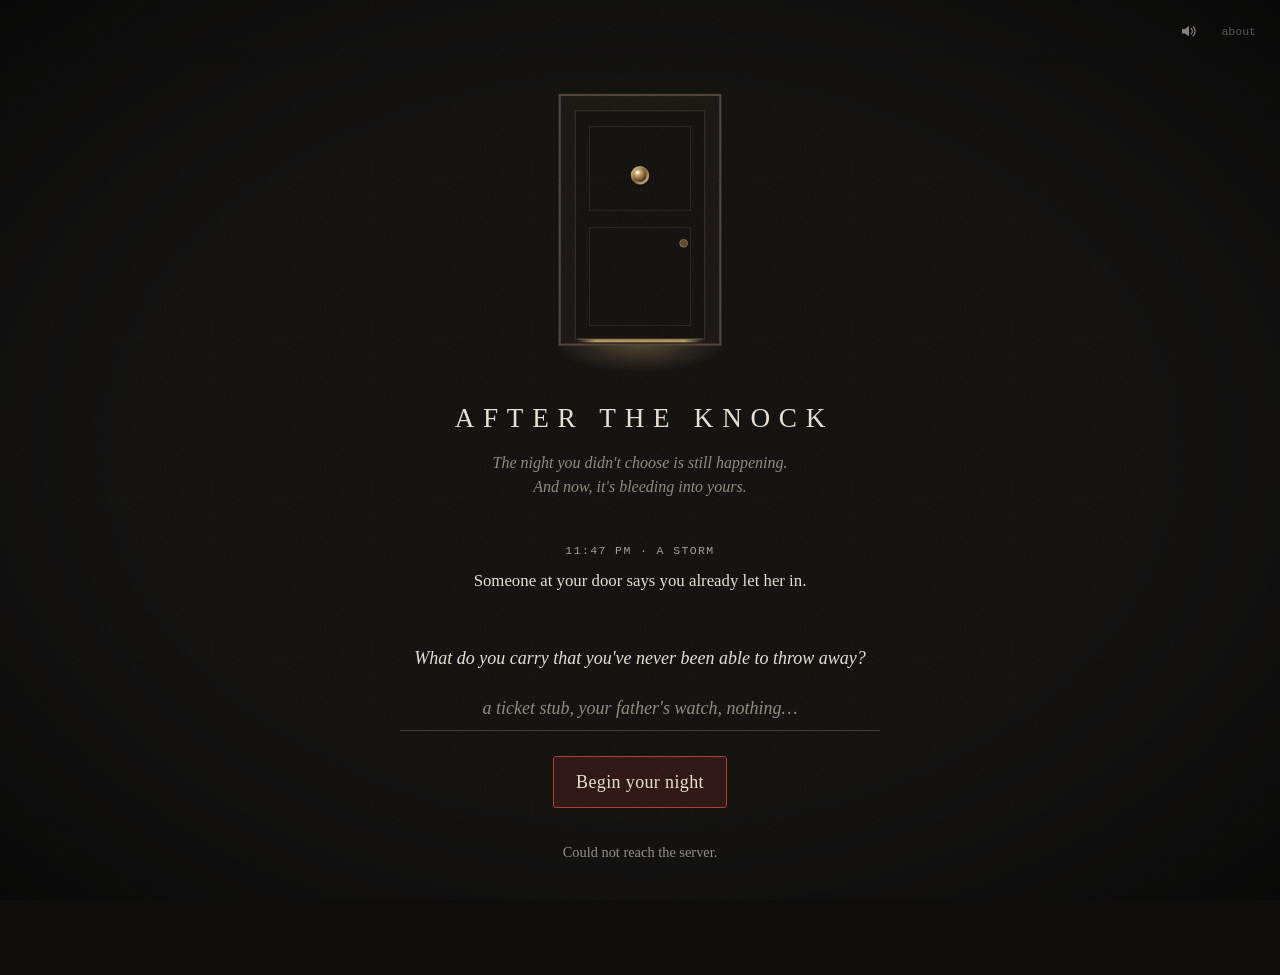
==== commit 7070f76d: "Story rewrite, "The other you": the March wound, moral forks, and the other you at the door - Landin" ====
--- a/web/index.html
+++ b/web/index.html
@@ -19,7 +19,6 @@
   <span class="tools">
     <button class="tool sound-icon" id="sound-toggle" aria-pressed="true" aria-label="Sound" title="Sound on or off"><svg viewBox="0 0 24 24" aria-hidden="true" focusable="false"><path d="M4 9h4l5-4v14l-5-4H4z" fill="currentColor"/><path class="waves" d="M16 8.5a5 5 0 0 1 0 7M18.5 6a8.5 8.5 0 0 1 0 12" fill="none" stroke="currentColor" stroke-width="1.6" stroke-linecap="round"/><path class="slash" d="M16 9l6 6M22 9l-6 6" fill="none" stroke="currentColor" stroke-width="1.6" stroke-linecap="round"/></svg></button>
     <button class="tool" id="how" aria-expanded="false" aria-controls="drawer">about</button>
-    <button class="tool" id="evidence-toggle" hidden aria-pressed="false" aria-expanded="false" aria-controls="evidence" title="Show or hide the evidence (E)">evidence</button>
   </span>
 </header>
 
@@ -50,16 +49,18 @@
     <p class="tagline">The night you didn't choose is still happening.<br>And now, it's bleeding into yours.</p>
     <p class="sub hook"><span class="clock">11:47 PM · A storm</span> Someone at your door says you already let her in.</p>
     <form id="start">
-      <label for="pocket">What's in your pocket <span class="tonight">tonight</span>?</label>
-      <input id="pocket" name="pocket" maxlength="60" autocomplete="off" placeholder="a ticket stub, an old key, nothing…">
+      <label for="pocket">What do you carry that you've never been able to throw away?</label>
+      <input id="pocket" name="pocket" maxlength="60" autocomplete="off" placeholder="a ticket stub, your father's watch, nothing…">
       <button type="submit" class="cta" id="begin">Begin your night</button>
+      <p class="start-status" id="start-status" role="status" aria-live="polite" hidden></p>
+      <p class="start-fail" id="start-fail" hidden><button type="submit" class="linkish" id="start-retry">Try again</button><span aria-hidden="true"> · </span><button type="button" class="linkish" id="start-watch">Watch a recorded night</button></p>
     </form>
     <p id="play-live" class="play-live" hidden><a class="cta" href="https://knock-live.onrender.com/">Play live</a></p>
     <div id="static-note" class="static-note" hidden>
-      <p><span class="tag replay">replay</span> <span id="static-why">Replay of a real recorded run — the model is not running live.</span></p>
+      <p class="small muted" id="static-why">These nights were recorded earlier. The model isn't running here.</p>
     </div>
     <div id="replays" class="replays" hidden>
-      <p class="small"><span id="replays-head">Watch a night</span> <span class="tag replay">replay</span></p>
+      <p class="small" id="replays-head">Watch someone else's night</p>
       <ul id="replay-list"></ul>
     </div>
     <p class="small muted" id="status-line"></p>
--- a/web/style.css
+++ b/web/style.css
@@ -65,7 +65,7 @@
 .primary:hover { border-color: var(--ink); }
 .primary:disabled { opacity: 0.4; cursor: default; }
 
-.static-note { margin: 2.5rem 0 1rem; }
+.static-note { margin: 2rem 0 0.4rem; }
 .static-note p { margin: 0 0 0.6rem; }
 .replays ul { list-style: none; padding: 0; margin: 0.4rem 0 0; }
 .replays li button {
@@ -275,14 +275,6 @@
 .rec-k { display: block; font-family: var(--mono); font-size: 0.68rem; letter-spacing: 0.1em; text-transform: uppercase; color: var(--shadow); }
 .not-taken-note { margin: 0.4rem 0 0 2rem; font-size: 0.9rem; color: #8a8378; }
 .mode .detail a { color: var(--ink); }
-.card-night { border-top: 1px solid var(--faint); }
-.card-night:last-child { border-bottom: 1px solid var(--faint); }
-.card-head { width: 100%; display: flex; justify-content: space-between; align-items: center; gap: 1rem; min-height: 52px; text-align: left; color: var(--ink); }
-.card-head:hover .card-title { text-decoration: underline; text-underline-offset: 4px; }
-.card-meta { font-family: var(--mono); font-size: 0.7rem; letter-spacing: 0.06em; color: var(--muted); text-transform: uppercase; white-space: nowrap; }
-.card-body { padding: 0 0 1rem; }
-.card-body p { margin: 0.2rem 0 0.8rem; color: var(--muted); }
-.tech summary { cursor: pointer; font-size: 0.85rem; color: var(--muted); min-height: 44px; display: flex; align-items: center; }
 
 /* Primary call to action */
 .cta {
@@ -417,9 +409,6 @@
 .flashback p:last-child { color: var(--ink); font-style: normal; }
 .flash-close { margin: 0.4rem 0 0.2rem; }
 
-.card-title { display: block; }
-.card-sub { display: block; font-size: 0.88rem; color: var(--muted); margin-top: 0.15rem; }
-.rec-badge { display: inline-block; font-family: var(--mono); font-size: 0.66rem; letter-spacing: 0.08em; text-transform: uppercase; color: var(--bg); background: #c9a96a; padding: 0.05rem 0.4rem; border-radius: 2px; vertical-align: 2px; margin-left: 0.4rem; }
 #drawer-body:focus { outline: none !important; }    /* a reading container, focused only so screen readers start at the memory */
 a.cta { display: inline-flex; align-items: center; text-decoration: none; }
 
@@ -459,7 +448,6 @@
 .ev-group[open] summary::before { transform: rotate(90deg); }
 .ev-group summary span:first-child { flex: 1; }
 .ev-counts { font-family: var(--mono); font-size: 0.72rem; color: var(--muted); white-space: nowrap; }
-#evidence-toggle[aria-pressed="true"] { color: var(--ink); text-decoration: underline; text-underline-offset: 3px; }
 .evidence { padding-top: 3.6rem; }   /* the panel's title sits below the header bar, so it can be clicked */
 
 #how[aria-expanded="true"] { color: var(--ink); }
@@ -532,9 +520,12 @@
 #title input { text-align: center; }
 #title form .cta { justify-self: center; }
 #title .replays { max-width: 34rem; margin-left: auto; margin-right: auto; }
-#title .card-head { justify-content: center; text-align: center; }
-#title .tech summary { justify-content: center; }
-#title .card-body .watch { display: block; margin-left: auto; margin-right: auto; }
+/* Recorded nights: a short centred column; the dividers are quiet separators, not rules across the page. */
+#title .replays ul { max-width: 15rem; margin-left: auto; margin-right: auto; }
+.night { border-top: 1px solid var(--faint); }
+.night:last-child { border-bottom: 1px solid var(--faint); }
+#title .night button { width: 100%; justify-content: center; text-align: center; min-height: 48px; color: var(--ink); }
+#title .night button:hover { text-decoration: underline; text-underline-offset: 4px; }
 @media (max-width: 40rem) {
   #title h1 { font-size: 1.2rem; letter-spacing: 0.22em; padding-left: 0.22em; margin-top: 1.6rem; }
   #title .tagline { font-size: 0.95rem; margin-bottom: 2rem; }
@@ -559,13 +550,64 @@
 .sound-icon[aria-pressed="false"] .waves { display: none; }
 .sound-icon[aria-pressed="false"] .slash { display: inline; }
 
-/* "Knock" flickers once as the landing appears: ivory to dried-blood red and back, under half a
-   second, never repeated. Colour only: no movement, no glow. Off for reduced motion. */
-#title .knock-word { animation: knock-flicker 0.42s ease-out 0.9s 1 both; }
+/* "Knock" flickers once as the landing appears: a quick turn to dried-blood red, a beat, then a slow
+   fade back to ivory (about 1.2 s), never repeated. Colour only: no movement, no glow. Off for reduced motion. */
+#title .knock-word { animation: knock-flicker 1.2s ease-out 0.9s 1 both; }
 @keyframes knock-flicker {
   0% { color: var(--ink); }
-  14% { color: #b9675e; }
-  32% { color: #b9675e; }
+  12% { color: #b9675e; }
+  28% { color: #b9675e; }
   100% { color: var(--ink); }
 }
 @media (prefers-reduced-motion: reduce) { #title .knock-word { animation: none; } }
+
+/* Mobile: a compact landing while the pocket form is in use (body.typing, set in app.js). The door
+   recedes into the dark, keeping its peephole glow; the title shrinks; the rest steps aside so the
+   field stays above the keyboard. Nothing is pinned: on short phones the field matters more.
+   Short screens too, so a phone turned sideways gets it. */
+@media (max-width: 40rem), (max-height: 30rem) {
+  #title .door { transition: width 0.35s ease, margin 0.35s ease; }
+  #title h1 { transition: font-size 0.35s ease, margin 0.35s ease; }
+  body.typing main { padding-top: 3.5rem; }
+  body.typing #title .door { width: 4.25rem; margin-bottom: -0.25rem; }
+  body.typing #title h1 { font-size: 1rem; margin: 0.5rem 0 0.3rem; }
+  body.typing #title .tagline,
+  body.typing #title .hook,
+  body.typing #title .replays { display: none; }
+  body.typing #title form { margin-top: 0.75rem; }
+}
+@media (prefers-reduced-motion: reduce) {
+  #title .door, #title h1 { transition: none; }
+}
+/* Centred landing text wraps into even lines, never a single orphaned word. */
+#title p, #title label { text-wrap: balance; }
+/* The list's heading is a prompt, like the pocket question: italic and muted at the rows' size, so it
+   leads the list without looking like one of its items (those are upright, in full ink). */
+#title #replays-head { font-family: var(--serif); font-style: italic; font-size: 1rem; letter-spacing: 0.01em; color: var(--muted); margin: 1.6rem 0 0.5rem; }
+/* Under Begin: start status and, on failure, two ways on. (Where the answer goes is told in "about".) */
+#title .start-status { font-size: 0.85rem; color: var(--muted); margin: 0.7rem 0 0; }
+#title .start-fail { margin: 0.2rem 0 0; font-size: 0.9rem; }
+#title .start-fail .linkish { color: var(--ink); }
+#title .start-fail[hidden], #title .start-status[hidden] { display: none; }
+/* Phones: every tap target at least 44x44 CSS px. Invisible hit areas where the visible control is
+   smaller (the Close pills, Go on, the inscription in the text), so nothing looks different. */
+@media (max-width: 40rem) {
+  .close-btn::after { content: ""; position: absolute; inset: -3px -2px; }
+  .stage-go { position: relative; }
+  .stage-go::after { content: ""; position: absolute; inset: -3px -2px; }
+  .ink { position: relative; }
+  .ink::after { content: ""; position: absolute; inset: -8px -4px; }
+}
+/* The header bar is 44px controls plus padding (about 4rem). Panels that sit under it start below it,
+   and the bar's transparent fade never catches a tap meant for what lies beneath. */
+:root { --bar-h: 4rem; }
+.bar { pointer-events: none; }
+.bar .mode, .bar .tools > * { pointer-events: auto; }
+.evidence { top: var(--bar-h); }
+.map { padding-top: calc(var(--bar-h) + 0.6rem); }
+.ev-head .close-btn { top: 0.25rem; }       /* inside the panel, so none of it is clipped above the panel's edge */
+
+/* One way on: a quiet Continue, unnumbered, so it never reads as a choice. */
+.choices .continue { color: var(--muted); font-style: italic; letter-spacing: 0.02em; width: auto; justify-self: start; }
+.choices .continue:hover, .choices .continue:focus-visible { color: var(--ink); }
+.ev-authored { color: var(--muted); font-style: italic; }
